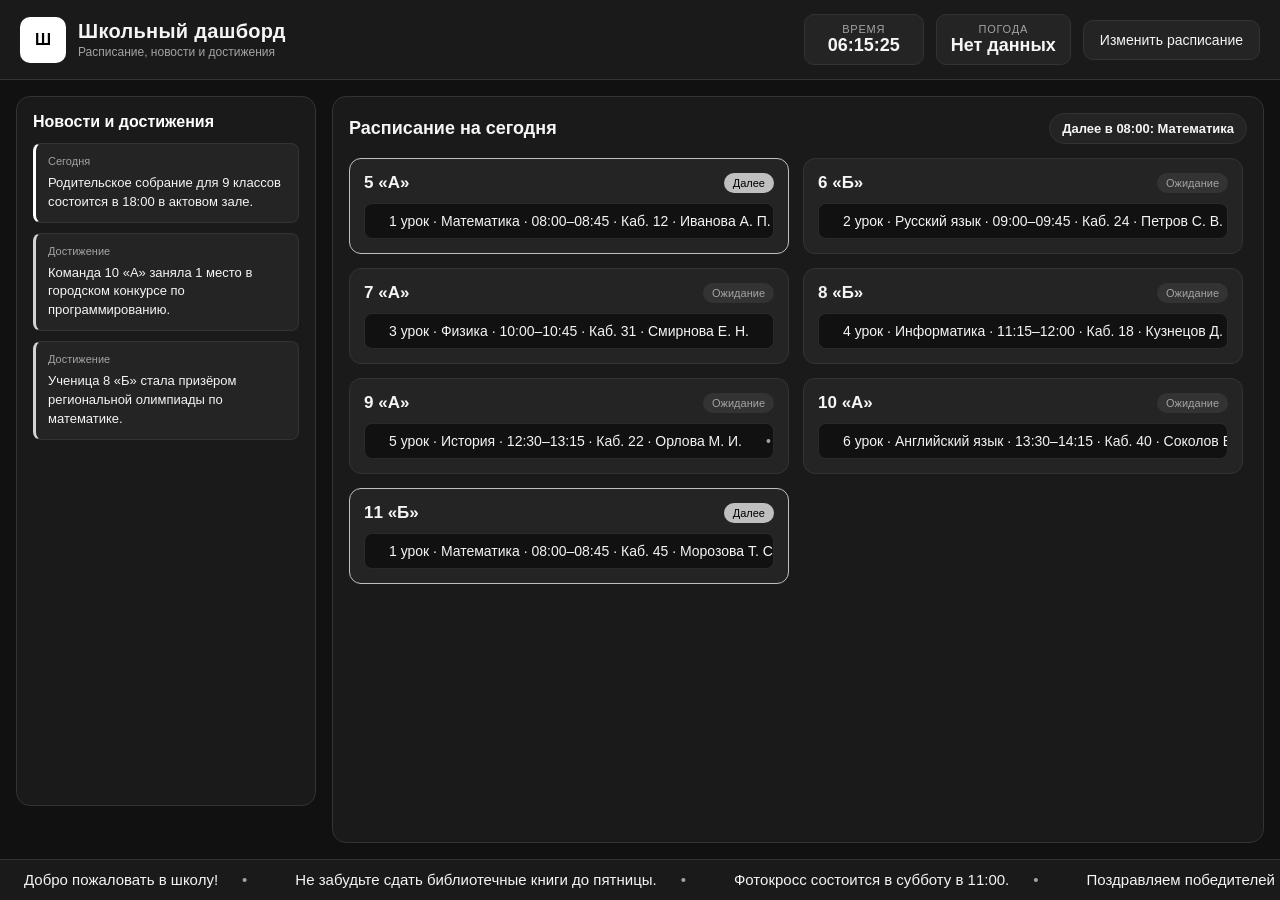
==== index.html @ 851efe0f "Добавлен школьный дашборд" ====
<!DOCTYPE html>
<html lang="ru">
<head>
  <meta charset="UTF-8">
  <meta name="viewport" content="width=device-width, initial-scale=1.0">
  <title>Школьный дашборд</title>
  <link rel="stylesheet" href="style.css">
</head>
<body>

<header>
  <div class="logo">
    <div class="logo-mark">Ш</div>
    <div>
      <h1>Школьный дашборд</h1>
      <p>Расписание, новости и достижения</p>
    </div>
  </div>

  <div class="header-info">
    <div class="info-card">
      <div class="label">Время</div>
      <div class="value" id="clock">--:--:--</div>
    </div>

    <div class="info-card">
      <div class="label">Погода</div>
      <div class="value" id="weather">Загрузка…</div>
    </div>

    <a class="admin-link" href="admin.html">Изменить расписание</a>
  </div>
</header>

<main>
  <aside class="side-panel">
    <h2>Новости и достижения</h2>
    <div id="sidePanelContent"></div>
  </aside>

  <section class="schedule">
    <div class="schedule-head">
      <h2>Расписание на сегодня</h2>
      <div class="current-lesson" id="currentLesson">Определение урока…</div>
    </div>

    <div class="classes" id="classes"></div>
  </section>
</main>

<div class="news-ticker">
  <div class="news-ticker-inner" id="newsTicker"></div>
</div>

<script>
  const DEFAULT_DATA = {
    lessons: [
      { start: 480, end: 525, name: "1 урок", subject: "Математика" },
      { start: 540, end: 585, name: "2 урок", subject: "Русский язык" },
      { start: 600, end: 645, name: "3 урок", subject: "Физика" },
      { start: 675, end: 720, name: "4 урок", subject: "Информатика" },
      { start: 750, end: 795, name: "5 урок", subject: "История" },
      { start: 810, end: 855, name: "6 урок", subject: "Английский язык" }
    ],
    classes: [
      { name: "5 «А»", room: "Каб. 12", teacher: "Иванова А. П." },
      { name: "6 «Б»", room: "Каб. 24", teacher: "Петров С. В." },
      { name: "7 «А»", room: "Каб. 31", teacher: "Смирнова Е. Н." },
      { name: "8 «Б»", room: "Каб. 18", teacher: "Кузнецов Д. А." },
      { name: "9 «А»", room: "Каб. 22", teacher: "Орлова М. И." },
      { name: "10 «А»", room: "Каб. 40", teacher: "Соколов В. В." },
      { name: "11 «Б»", room: "Каб. 45", teacher: "Морозова Т. С." }
    ],
    sideNews: [
      {
        type: "news",
        date: "Сегодня",
        text: "Родительское собрание для 9 классов состоится в 18:00 в актовом зале."
      },
      {
        type: "achievement",
        date: "Достижение",
        text: "Команда 10 «А» заняла 1 место в городском конкурсе по программированию."
      },
      {
        type: "achievement",
        date: "Достижение",
        text: "Ученица 8 «Б» стала призёром региональной олимпиады по математике."
      }
    ],
    tickerNews: [
      "Добро пожаловать в школу!",
      "Не забудьте сдать библиотечные книги до пятницы.",
      "Фотокросс состоится в субботу в 11:00.",
      "Поздравляем победителей школьной олимпиады!"
    ]
  };

  const LAT = 52.034;
  const LON = 113.499;

  const CLASS_MARQUEE_SPEED = 25;
  const NEWS_MARQUEE_SPEED = 35;

  function loadData() {
    const saved = localStorage.getItem("schoolDashboardData");

    if (!saved) {
      return structuredClone(DEFAULT_DATA);
    }

    return JSON.parse(saved);
  }

  function pad(number) {
    return String(number).padStart(2, "0");
  }

  function formatTime(minutes) {
    return `${pad(Math.floor(minutes / 60))}:${pad(minutes % 60)}`;
  }

  function setMarqueeSpeed(track, speed) {
    requestAnimationFrame(() => {
      const contentWidth = track.scrollWidth / 2;

      if (contentWidth > 0) {
        const duration = contentWidth / speed;
        track.style.setProperty("--marquee-duration", `${duration}s`);
      }
    });
  }

  function updateClock() {
    const now = new Date();

    document.getElementById("clock").textContent =
      `${pad(now.getHours())}:${pad(now.getMinutes())}:${pad(now.getSeconds())}`;

    updateSchedule(now.getHours() * 60 + now.getMinutes());
  }

  function updateSchedule(nowMinutes) {
    const data = loadData();
    const classesBox = document.getElementById("classes");
    const currentLesson = document.getElementById("currentLesson");

    classesBox.innerHTML = "";

    let activeLesson = null;
    let nextLesson = null;

    data.lessons.forEach(lesson => {
      if (nowMinutes >= lesson.start && nowMinutes < lesson.end) {
        activeLesson = lesson;
      }

      if (!nextLesson && lesson.start > nowMinutes) {
        nextLesson = lesson;
      }
    });

    if (activeLesson) {
      currentLesson.textContent =
        `Сейчас: ${activeLesson.name} — ${activeLesson.subject}`;
    } else if (nextLesson) {
      currentLesson.textContent =
        `Далее в ${formatTime(nextLesson.start)}: ${nextLesson.subject}`;
    } else {
      currentLesson.textContent = "Уроки на сегодня завершены";
    }

    data.classes.forEach((schoolClass, index) => {
      const lesson = data.lessons[index % data.lessons.length];

      const card = document.createElement("div");
      card.className = "class-card";

      if (activeLesson === lesson) {
        card.classList.add("now");
      } else if (nextLesson === lesson) {
        card.classList.add("next");
      }

      let status = "Ожидание";

      if (activeLesson === lesson) {
        status = "Сейчас";
      } else if (nextLesson === lesson) {
        status = "Далее";
      }

      const text =
        `${lesson.name} · ${lesson.subject} · ` +
        `${formatTime(lesson.start)}–${formatTime(lesson.end)} · ` +
        `${schoolClass.room} · ${schoolClass.teacher}`;

      card.innerHTML = `
        <div class="class-title">
          <strong>${schoolClass.name}</strong>
          <span class="status">${status}</span>
        </div>

        <div class="marquee">
          <div class="marquee-inner">
            <span>${text}</span>
            <span>${text}</span>
            <span>${text}</span>
            <span>${text}</span>
          </div>
        </div>
      `;

      classesBox.appendChild(card);

      const track = card.querySelector(".marquee-inner");
      setMarqueeSpeed(track, CLASS_MARQUEE_SPEED);
    });
  }

  function renderSidePanel() {
    const data = loadData();
    const box = document.getElementById("sidePanelContent");

    box.innerHTML = "";

    data.sideNews.forEach(item => {
      const block = document.createElement("div");

      block.className =
        item.type === "achievement" ? "achievement" : "news-item";

      block.innerHTML = `
        <time>${item.date}</time>
        ${item.text}
      `;

      box.appendChild(block);
    });
  }

  function renderTicker() {
    const data = loadData();
    const ticker = document.getElementById("newsTicker");

    ticker.innerHTML = `
      <div class="news-ticker-inner"></div>
    `;

    const track = ticker.querySelector(".news-ticker-inner");
    const repeats = 4;

    for (let i = 0; i < repeats; i++) {
      data.tickerNews.forEach(text => {
        const span = document.createElement("span");
        span.textContent = text;
        track.appendChild(span);
      });
    }

    setMarqueeSpeed(track, NEWS_MARQUEE_SPEED);
  }

  async function loadWeather() {
    const url =
      `https://api.open-meteo.com/v1/forecast` +
      `?latitude=${LAT}&longitude=${LON}` +
      `&current=temperature_2m,wind_speed_10m` +
      `&timezone=Asia%2FChita`;

    try {
      const response = await fetch(url);
      const data = await response.json();

      const temperature = Math.round(data.current.temperature_2m);
      const wind = Math.round(data.current.wind_speed_10m);

      document.getElementById("weather").textContent =
        `${temperature}°C · ветер ${wind} км/ч`;
    } catch {
      document.getElementById("weather").textContent = "Нет данных";
    }
  }

  updateClock();
  setInterval(updateClock, 1000);

  renderSidePanel();
  renderTicker();

  loadWeather();
  setInterval(loadWeather, 10 * 60 * 1000);

  window.addEventListener("resize", () => {
    document
      .querySelectorAll(".marquee-inner, .news-ticker-inner")
      .forEach(track => {
        const isClassTrack = track.closest(".marquee");
        const speed = isClassTrack
          ? CLASS_MARQUEE_SPEED
          : NEWS_MARQUEE_SPEED;

        setMarqueeSpeed(track, speed);
      });
  });
</script>

</body>
</html>
---- style.css ----
:root {
  --bg: #111111;
  --panel: #1a1a1a;
  --panel-2: #242424;
  --line: #333333;
  --line-soft: #2a2a2a;
  --text: #f5f5f5;
  --muted: #a3a3a3;
  --accent: #ffffff;
  --ok: #d4d4d4;
  --warn: #bfbfbf;
}

* {
  box-sizing: border-box;
}

html,
body {
  max-width: 100%;
  overflow-x: hidden;
}

body {
  margin: 0;
  min-height: 100vh;
  background: var(--bg);
  color: var(--text);
  font-family: "Segoe UI", Roboto, Arial, sans-serif;
  display: flex;
  flex-direction: column;
}

/* Шапка */
header {
  display: flex;
  align-items: center;
  justify-content: space-between;
  gap: 16px;
  padding: 14px 20px;
  background: var(--panel);
  border-bottom: 1px solid var(--line);
  flex-wrap: wrap;
}

.logo {
  display: flex;
  align-items: center;
  gap: 12px;
  min-width: 240px;
}

.logo-mark {
  width: 46px;
  height: 46px;
  border-radius: 10px;
  background: var(--accent);
  color: #000000;
  display: grid;
  place-items: center;
  font-weight: 800;
}

.logo h1 {
  margin: 0;
  font-size: 20px;
  letter-spacing: .3px;
}

.logo p {
  margin: 2px 0 0;
  font-size: 12px;
  color: var(--muted);
}

.header-info {
  display: flex;
  align-items: center;
  gap: 12px;
  flex-wrap: wrap;
}

.info-card {
  background: var(--panel-2);
  border: 1px solid var(--line);
  border-radius: 10px;
  padding: 8px 14px;
  min-width: 120px;
  text-align: center;
}

.info-card .label {
  font-size: 11px;
  color: var(--muted);
  text-transform: uppercase;
  letter-spacing: .8px;
}

.info-card .value {
  font-size: 18px;
  font-weight: 700;
}

.admin-link {
  display: inline-block;
  padding: 11px 16px;
  border: 1px solid var(--line);
  border-radius: 10px;
  background: var(--panel-2);
  color: var(--text);
  text-decoration: none;
  font-size: 14px;
  transition: border-color .2s ease, color .2s ease;
}

.admin-link:hover,
.admin-link:focus-visible {
  border-color: var(--accent);
  color: var(--accent);
}

/* Основная сетка */
main {
  flex: 1;
  display: grid;
  grid-template-columns: 300px minmax(0, 1fr);
  gap: 16px;
  padding: 16px;
  min-height: 0;
}

/* Левая панель */
.side-panel {
  background: var(--panel);
  border: 1px solid var(--line);
  border-radius: 14px;
  padding: 16px;
  overflow-y: auto;
  max-height: calc(100vh - 190px);
  position: sticky;
  top: 16px;
}

.side-panel h2 {
  margin: 0 0 12px;
  font-size: 16px;
  color: var(--accent);
}

.news-item,
.achievement {
  background: var(--panel-2);
  border: 1px solid var(--line);
  border-left: 3px solid var(--accent);
  border-radius: 8px;
  padding: 10px 12px;
  margin-bottom: 10px;
  font-size: 13px;
  line-height: 1.45;
}

.achievement {
  border-left-color: var(--ok);
}

.news-item time,
.achievement time {
  display: block;
  font-size: 11px;
  color: var(--muted);
  margin-bottom: 4px;
}

/* Расписание */
.schedule {
  background: var(--panel);
  border: 1px solid var(--line);
  border-radius: 14px;
  padding: 16px;
  display: flex;
  flex-direction: column;
  min-width: 0;
  overflow: hidden;
}

.schedule-head {
  display: flex;
  align-items: center;
  justify-content: space-between;
  gap: 12px;
  margin-bottom: 14px;
  flex-wrap: wrap;
}

.schedule-head h2 {
  margin: 0;
  font-size: 18px;
}

.current-lesson {
  background: var(--panel-2);
  border: 1px solid var(--line);
  color: var(--text);
  padding: 7px 12px;
  border-radius: 999px;
  font-size: 13px;
  font-weight: 600;
}

.classes {
  display: grid;
  grid-template-columns: repeat(auto-fit, minmax(min(100%, 300px), 1fr));
  gap: 14px;
  align-content: start;
  overflow-y: auto;
  max-height: calc(100vh - 300px);
  padding-right: 4px;
}

.class-card {
  background: var(--panel-2);
  border: 1px solid var(--line);
  border-radius: 12px;
  padding: 14px;
  min-width: 0;
}

.class-card.now {
  border-color: var(--accent);
}

.class-card.next {
  border-color: var(--warn);
}

.class-title {
  display: flex;
  justify-content: space-between;
  align-items: center;
  gap: 10px;
  margin-bottom: 10px;
}

.class-title strong {
  font-size: 17px;
}

.status {
  font-size: 11px;
  padding: 4px 9px;
  border-radius: 999px;
  background: var(--line);
  color: var(--muted);
  white-space: nowrap;
}

.now .status {
  background: var(--accent);
  color: #000000;
}

.next .status {
  background: var(--warn);
  color: #000000;
}

/* Бегущие строки */
.marquee,
.news-ticker {
  overflow: hidden;
  white-space: nowrap;
}

.marquee {
  border: 1px solid var(--line-soft);
  border-radius: 8px;
  background: var(--bg);
  padding: 8px 0;
}

.marquee-inner,
.news-ticker-inner {
  display: inline-flex;
  width: max-content;
  will-change: transform;
  animation: marquee-scroll linear infinite;
  animation-duration: var(--marquee-duration, 30s);
}

.marquee:hover .marquee-inner,
.news-ticker:hover .news-ticker-inner {
  animation-play-state: paused;
}

.marquee-inner span,
.news-ticker-inner span {
  padding: 0 24px;
  font-size: 14px;
  color: var(--text);
}

.marquee-inner span::after,
.news-ticker-inner span::after {
  content: "•";
  margin-left: 24px;
  color: var(--muted);
}

.news-ticker {
  background: var(--panel);
  border-top: 1px solid var(--line);
  padding: 11px 0;
}

.news-ticker-inner span {
  font-size: 15px;
}

@keyframes marquee-scroll {
  from {
    transform: translate3d(0, 0, 0);
  }

  to {
    transform: translate3d(-50%, 0, 0);
  }
}

/* Адаптивность */
@media (max-width: 1100px) {
  main {
    grid-template-columns: 260px minmax(0, 1fr);
  }
}

@media (max-width: 950px) {
  main {
    grid-template-columns: minmax(0, 1fr);
  }

  .side-panel {
    position: static;
    max-height: none;
    order: 2;
  }

  .schedule {
    order: 1;
  }

  .classes {
    max-height: none;
  }
}

@media (max-width: 800px) {
  .marquee-inner span,
  .news-ticker-inner span {
    font-size: 13px;
    padding: 0 18px;
  }

  .marquee-inner span::after,
  .news-ticker-inner span::after {
    margin-left: 18px;
  }
}

@media (max-width: 560px) {
  header {
    justify-content: center;
    text-align: center;
  }

  .header-info {
    justify-content: center;
    width: 100%;
  }

  .info-card {
    flex: 1 1 130px;
  }

  .admin-link {
    width: 100%;
    text-align: center;
  }
}

@media (prefers-reduced-motion: reduce) {
  .marquee-inner,
  .news-ticker-inner {
    animation: none;
  }
}
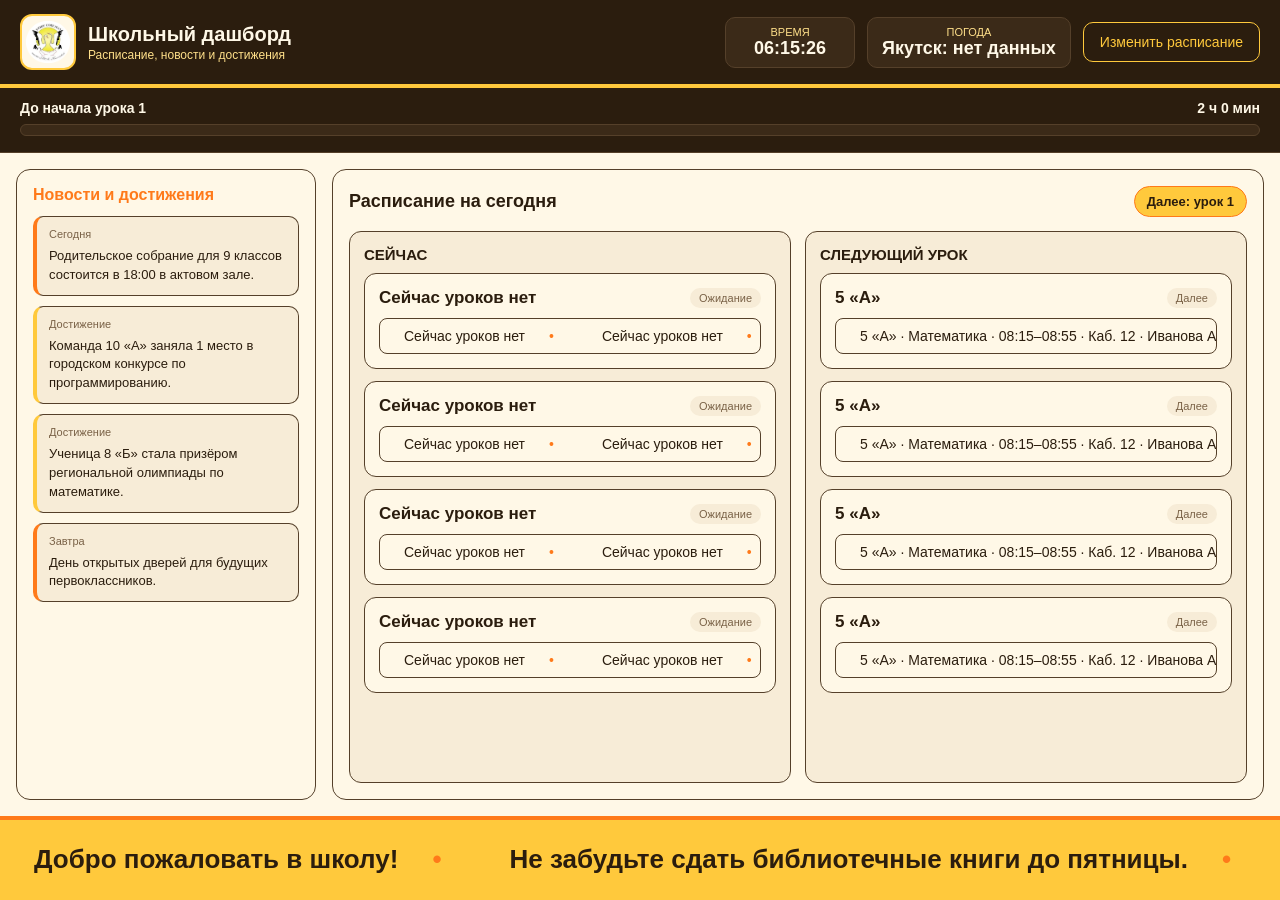
==== commit 622ec683: "Упрощено отображение текущего урока" ====
--- a/index.html
+++ b/index.html
@@ -10,7 +10,12 @@
 
 <header>
   <div class="logo">
-    <div class="logo-mark">Ш</div>
+    <img
+      class="logo-image"
+      src="image.png"
+      alt="Логотип школы"
+    >
+
     <div>
       <h1>Школьный дашборд</h1>
       <p>Расписание, новости и достижения</p>
@@ -32,6 +37,17 @@
   </div>
 </header>
 
+<div class="timeline">
+  <div class="timeline-info">
+    <span id="timelineLabel">Определение времени…</span>
+    <span id="timelineTime">--:--</span>
+  </div>
+
+  <div class="timeline-bar">
+    <div class="timeline-progress" id="timelineProgress"></div>
+  </div>
+</div>
+
 <main>
   <aside class="side-panel">
     <h2>Новости и достижения</h2>
@@ -44,7 +60,21 @@
       <div class="current-lesson" id="currentLesson">Определение урока…</div>
     </div>
 
-    <div class="classes" id="classes"></div>
+    <div class="schedule-columns">
+      <div class="schedule-column">
+        <h3>Сейчас</h3>
+        <div class="vertical-marquee">
+          <div class="vertical-inner" id="currentClasses"></div>
+        </div>
+      </div>
+
+      <div class="schedule-column">
+        <h3>Следующий урок</h3>
+        <div class="vertical-marquee">
+          <div class="vertical-inner" id="nextClasses"></div>
+        </div>
+      </div>
+    </div>
   </section>
 </main>
 
@@ -55,52 +85,74 @@
 <script>
   const DEFAULT_DATA = {
     lessons: [
-      { start: 480, end: 525, name: "1 урок", subject: "Математика" },
-      { start: 540, end: 585, name: "2 урок", subject: "Русский язык" },
-      { start: 600, end: 645, name: "3 урок", subject: "Физика" },
-      { start: 675, end: 720, name: "4 урок", subject: "Информатика" },
-      { start: 750, end: 795, name: "5 урок", subject: "История" },
-      { start: 810, end: 855, name: "6 урок", subject: "Английский язык" }
+      { start: 495, end: 535, name: "1 урок", subject: "Математика" },
+      { start: 545, end: 585, name: "2 урок", subject: "Русский язык" },
+      { start: 595, end: 635, name: "3 урок", subject: "Литература" },
+      { start: 645, end: 685, name: "4 урок", subject: "История" },
+      { start: 695, end: 735, name: "5 урок", subject: "Английский язык" },
+      { start: 745, end: 785, name: "6 урок", subject: "Физика" },
+      { start: 795, end: 835, name: "7 урок", subject: "Информатика" },
+      { start: 845, end: 885, name: "8 урок", subject: "Химия" },
+      { start: 895, end: 935, name: "9 урок", subject: "Биология" },
+      { start: 945, end: 985, name: "10 урок", subject: "География" }
     ],
     classes: [
       { name: "5 «А»", room: "Каб. 12", teacher: "Иванова А. П." },
-      { name: "6 «Б»", room: "Каб. 24", teacher: "Петров С. В." },
+      { name: "5 «Б»", room: "Каб. 13", teacher: "Николаева О. В." },
+      { name: "6 «А»", room: "Каб. 24", teacher: "Петров С. В." },
+      { name: "6 «Б»", room: "Каб. 25", teacher: "Фёдоров И. И." },
       { name: "7 «А»", room: "Каб. 31", teacher: "Смирнова Е. Н." },
-      { name: "8 «Б»", room: "Каб. 18", teacher: "Кузнецов Д. А." },
+      { name: "7 «Б»", room: "Каб. 32", teacher: "Павлова Н. С." },
+      { name: "8 «А»", room: "Каб. 18", teacher: "Алексеев Р. П." },
+      { name: "8 «Б»", room: "Каб. 19", teacher: "Кузнецов Д. А." },
       { name: "9 «А»", room: "Каб. 22", teacher: "Орлова М. И." },
+      { name: "9 «Б»", room: "Каб. 23", teacher: "Егорова Л. А." },
       { name: "10 «А»", room: "Каб. 40", teacher: "Соколов В. В." },
-      { name: "11 «Б»", room: "Каб. 45", teacher: "Морозова Т. С." }
+      { name: "10 «Б»", room: "Каб. 41", teacher: "Григорьев А. Н." },
+      { name: "11 «А»", room: "Каб. 46", teacher: "Семёнова В. К." },
+      { name: "11 «Б»", room: "Каб. 47", teacher: "Морозова Т. С." }
     ],
     sideNews: [
       {
         type: "news",
         date: "Сегодня",
-        text: "Родительское собрание для 9 классов состоится в 18:00 в актовом зале."
+        text: "Родительское собрание для 9 классов состоится в 18:00 в актовом зале.",
+        photo: ""
       },
       {
         type: "achievement",
         date: "Достижение",
-        text: "Команда 10 «А» заняла 1 место в городском конкурсе по программированию."
+        text: "Команда 10 «А» заняла 1 место в городском конкурсе по программированию.",
+        photo: ""
       },
       {
         type: "achievement",
         date: "Достижение",
-        text: "Ученица 8 «Б» стала призёром региональной олимпиады по математике."
+        text: "Ученица 8 «Б» стала призёром региональной олимпиады по математике.",
+        photo: ""
+      },
+      {
+        type: "news",
+        date: "Завтра",
+        text: "День открытых дверей для будущих первоклассников.",
+        photo: ""
       }
     ],
     tickerNews: [
       "Добро пожаловать в школу!",
       "Не забудьте сдать библиотечные книги до пятницы.",
       "Фотокросс состоится в субботу в 11:00.",
-      "Поздравляем победителей школьной олимпиады!"
+      "Поздравляем победителей школьной олимпиады!",
+      "Следите за расписанием и не опаздывайте на уроки."
     ]
   };
 
-  const LAT = 52.034;
-  const LON = 113.499;
-
-  const CLASS_MARQUEE_SPEED = 25;
-  const NEWS_MARQUEE_SPEED = 35;
+  const CITY = "Якутск";
+  const LAT = 62.0281;
+  const LON = 129.7326;
+
+  const CLASS_MARQUEE_SPEED = 10;
+  const NEWS_MARQUEE_SPEED = 8;
 
   function loadData() {
     const saved = localStorage.getItem("schoolDashboardData");
@@ -120,9 +172,34 @@
     return `${pad(Math.floor(minutes / 60))}:${pad(minutes % 60)}`;
   }
 
+  function formatRemaining(minutes) {
+    const hours = Math.floor(minutes / 60);
+    const mins = minutes % 60;
+
+    if (hours > 0) {
+      return `${hours} ч ${mins} мин`;
+    }
+
+    return `${mins} мин`;
+  }
+
   function setMarqueeSpeed(track, speed) {
     requestAnimationFrame(() => {
-      const contentWidth = track.scrollWidth / 2;
+      const container = track.parentElement;
+      const containerWidth = container.clientWidth;
+
+      let contentWidth = track.scrollWidth / 2;
+
+      while (contentWidth < containerWidth * 2) {
+        const spans = Array.from(track.children);
+
+        spans.forEach(span => {
+          const copy = span.cloneNode(true);
+          track.appendChild(copy);
+        });
+
+        contentWidth = track.scrollWidth / 2;
+      }
 
       if (contentWidth > 0) {
         const duration = contentWidth / speed;
@@ -131,26 +208,38 @@
     });
   }
 
+  function setVerticalSpeed(track, speed) {
+    requestAnimationFrame(() => {
+      const contentHeight = track.scrollHeight / 2;
+
+      if (contentHeight > 0) {
+        const duration = contentHeight / speed;
+        track.style.setProperty("--vertical-duration", `${duration}s`);
+      }
+    });
+  }
+
   function updateClock() {
     const now = new Date();
 
     document.getElementById("clock").textContent =
       `${pad(now.getHours())}:${pad(now.getMinutes())}:${pad(now.getSeconds())}`;
 
-    updateSchedule(now.getHours() * 60 + now.getMinutes());
-  }
-
-  function updateSchedule(nowMinutes) {
+    updateTimeline(now.getHours() * 60 + now.getMinutes());
+  }
+
+  function updateTimeline(nowMinutes) {
     const data = loadData();
-    const classesBox = document.getElementById("classes");
-    const currentLesson = document.getElementById("currentLesson");
-
-    classesBox.innerHTML = "";
+    const lessons = data.lessons;
+
+    const label = document.getElementById("timelineLabel");
+    const time = document.getElementById("timelineTime");
+    const progress = document.getElementById("timelineProgress");
 
     let activeLesson = null;
     let nextLesson = null;
 
-    data.lessons.forEach(lesson => {
+    lessons.forEach(lesson => {
       if (nowMinutes >= lesson.start && nowMinutes < lesson.end) {
         activeLesson = lesson;
       }
@@ -161,61 +250,180 @@
     });
 
     if (activeLesson) {
-      currentLesson.textContent =
-        `Сейчас: ${activeLesson.name} — ${activeLesson.subject}`;
+      const total = activeLesson.end - activeLesson.start;
+      const passed = nowMinutes - activeLesson.start;
+      const remaining = activeLesson.end - nowMinutes;
+
+      const lessonNumber = activeLesson.name.replace(" урок", "");
+
+      label.textContent = `До конца урока ${lessonNumber}`;
+      time.textContent = formatRemaining(remaining);
+
+      progress.style.width = `${(passed / total) * 100}%`;
+      progress.style.background = "var(--orange)";
+
+      return;
+    }
+
+    if (nextLesson) {
+      const breakEnd = nextLesson.start;
+      const breakStart = nextLesson.start - 10;
+
+      if (nowMinutes >= breakStart && nowMinutes < breakEnd) {
+        const total = breakEnd - breakStart;
+        const passed = nowMinutes - breakStart;
+        const remaining = breakEnd - nowMinutes;
+
+        label.textContent = "До конца перемены";
+        time.textContent = formatRemaining(remaining);
+
+        progress.style.width = `${(passed / total) * 100}%`;
+        progress.style.background = "var(--yellow)";
+
+        return;
+      }
+
+      const remaining = nextLesson.start - nowMinutes;
+      const lessonNumber = nextLesson.name.replace(" урок", "");
+
+      label.textContent = `До начала урока ${lessonNumber}`;
+      time.textContent = formatRemaining(remaining);
+
+      progress.style.width = "0%";
+      progress.style.background = "var(--yellow)";
+
+      return;
+    }
+
+    label.textContent = "Уроки на сегодня завершены";
+    time.textContent = "";
+
+    progress.style.width = "100%";
+    progress.style.background = "var(--orange)";
+  }
+
+  function updateSchedule() {
+    const now = new Date();
+    const nowMinutes = now.getHours() * 60 + now.getMinutes();
+
+    const data = loadData();
+    const currentLesson = document.getElementById("currentLesson");
+
+    const currentBox = document.getElementById("currentClasses");
+    const nextBox = document.getElementById("nextClasses");
+
+    currentBox.innerHTML = "";
+    nextBox.innerHTML = "";
+
+    const upcomingLessons = data.lessons.filter(
+      lesson => lesson.end > nowMinutes
+    );
+
+    let activeLesson = null;
+    let nextLesson = null;
+
+    upcomingLessons.forEach(lesson => {
+      if (nowMinutes >= lesson.start && nowMinutes < lesson.end) {
+        activeLesson = lesson;
+      }
+
+      if (!nextLesson && lesson.start > nowMinutes) {
+        nextLesson = lesson;
+      }
+    });
+
+    if (activeLesson) {
+      const lessonNumber = activeLesson.name.replace(" урок", "");
+
+      currentLesson.textContent = `Урок ${lessonNumber}`;
     } else if (nextLesson) {
-      currentLesson.textContent =
-        `Далее в ${formatTime(nextLesson.start)}: ${nextLesson.subject}`;
+      const lessonNumber = nextLesson.name.replace(" урок", "");
+
+      currentLesson.textContent = `Далее: урок ${lessonNumber}`;
     } else {
-      currentLesson.textContent = "Уроки на сегодня завершены";
-    }
-
-    data.classes.forEach((schoolClass, index) => {
-      const lesson = data.lessons[index % data.lessons.length];
-
-      const card = document.createElement("div");
-      card.className = "class-card";
-
-      if (activeLesson === lesson) {
-        card.classList.add("now");
-      } else if (nextLesson === lesson) {
-        card.classList.add("next");
-      }
-
-      let status = "Ожидание";
-
-      if (activeLesson === lesson) {
-        status = "Сейчас";
-      } else if (nextLesson === lesson) {
-        status = "Далее";
-      }
+      currentLesson.textContent = "Уроки завершены";
+    }
+
+    const currentClasses = [];
+    const nextClasses = [];
+
+    upcomingLessons.forEach((lesson, index) => {
+      const schoolClass = data.classes[index % data.classes.length];
 
       const text =
-        `${lesson.name} · ${lesson.subject} · ` +
+        `${schoolClass.name} · ${lesson.subject} · ` +
         `${formatTime(lesson.start)}–${formatTime(lesson.end)} · ` +
         `${schoolClass.room} · ${schoolClass.teacher}`;
 
-      card.innerHTML = `
-        <div class="class-title">
-          <strong>${schoolClass.name}</strong>
-          <span class="status">${status}</span>
+      if (activeLesson === lesson) {
+        currentClasses.push({
+          text,
+          status: "Сейчас"
+        });
+      }
+
+      if (nextLesson === lesson) {
+        nextClasses.push({
+          text,
+          status: "Далее"
+        });
+      }
+    });
+
+    if (currentClasses.length === 0) {
+      currentClasses.push({
+        text: "Сейчас уроков нет",
+        status: "Ожидание"
+      });
+    }
+
+    if (nextClasses.length === 0) {
+      nextClasses.push({
+        text: "Следующих уроков нет",
+        status: "Ожидание"
+      });
+    }
+
+    fillVerticalMarquee(currentBox, currentClasses, CLASS_MARQUEE_SPEED);
+    fillVerticalMarquee(nextBox, nextClasses, CLASS_MARQUEE_SPEED);
+  }
+
+  function createClassCard(item) {
+    const card = document.createElement("div");
+    card.className = "class-card";
+
+    const className = item.text.split(" · ")[0];
+
+    card.innerHTML = `
+      <div class="class-title">
+        <strong>${className}</strong>
+        <span class="status">${item.status}</span>
+      </div>
+
+      <div class="marquee">
+        <div class="marquee-inner">
+          <span>${item.text}</span>
+          <span>${item.text}</span>
         </div>
-
-        <div class="marquee">
-          <div class="marquee-inner">
-            <span>${text}</span>
-            <span>${text}</span>
-            <span>${text}</span>
-            <span>${text}</span>
-          </div>
-        </div>
-      `;
-
-      classesBox.appendChild(card);
-
-      const track = card.querySelector(".marquee-inner");
-      setMarqueeSpeed(track, CLASS_MARQUEE_SPEED);
-    });
+      </div>
+    `;
+
+    const track = card.querySelector(".marquee-inner");
+    setMarqueeSpeed(track, CLASS_MARQUEE_SPEED);
+
+    return card;
+  }
+
+  function fillVerticalMarquee(box, items, speed) {
+    const repeats = 4;
+
+    for (let i = 0; i < repeats; i++) {
+      items.forEach(item => {
+        box.appendChild(createClassCard(item));
+      });
+    }
+
+    setVerticalSpeed(box, speed);
   }
 
   function renderSidePanel() {
@@ -230,7 +438,20 @@
       block.className =
         item.type === "achievement" ? "achievement" : "news-item";
 
+      let photoHTML = "";
+
+      if (item.type === "achievement" && item.photo) {
+        photoHTML = `
+          <img
+            class="achievement-photo"
+            src="${item.photo}"
+            alt="Фото достижения"
+          >
+        `;
+      }
+
       block.innerHTML = `
+        ${photoHTML}
         <time>${item.date}</time>
         ${item.text}
       `;
@@ -265,8 +486,8 @@
     const url =
       `https://api.open-meteo.com/v1/forecast` +
       `?latitude=${LAT}&longitude=${LON}` +
-      `&current=temperature_2m,wind_speed_10m` +
-      `&timezone=Asia%2FChita`;
+      `&current=temperature_2m,weather_code,wind_speed_10m` +
+      `&timezone=Asia%2FYakutsk`;
 
     try {
       const response = await fetch(url);
@@ -276,32 +497,48 @@
       const wind = Math.round(data.current.wind_speed_10m);
 
       document.getElementById("weather").textContent =
-        `${temperature}°C · ветер ${wind} км/ч`;
+        `${CITY}: ${temperature}°C · ветер ${wind} км/ч`;
     } catch {
-      document.getElementById("weather").textContent = "Нет данных";
+      document.getElementById("weather").textContent =
+        `${CITY}: нет данных`;
     }
   }
 
   updateClock();
   setInterval(updateClock, 1000);
 
+  updateSchedule();
+  setInterval(updateSchedule, 30000);
+
   renderSidePanel();
   renderTicker();
 
   loadWeather();
   setInterval(loadWeather, 10 * 60 * 1000);
 
+  let resizeTimer;
+
   window.addEventListener("resize", () => {
-    document
-      .querySelectorAll(".marquee-inner, .news-ticker-inner")
-      .forEach(track => {
-        const isClassTrack = track.closest(".marquee");
-        const speed = isClassTrack
-          ? CLASS_MARQUEE_SPEED
-          : NEWS_MARQUEE_SPEED;
-
-        setMarqueeSpeed(track, speed);
-      });
+    clearTimeout(resizeTimer);
+
+    resizeTimer = setTimeout(() => {
+      document
+        .querySelectorAll(".marquee-inner, .news-ticker-inner")
+        .forEach(track => {
+          const isClassTrack = track.closest(".marquee");
+          const speed = isClassTrack
+            ? CLASS_MARQUEE_SPEED
+            : NEWS_MARQUEE_SPEED;
+
+          setMarqueeSpeed(track, speed);
+        });
+
+      document
+        .querySelectorAll(".vertical-inner")
+        .forEach(track => {
+          setVerticalSpeed(track, CLASS_MARQUEE_SPEED);
+        });
+    }, 200);
   });
 </script>
 
--- a/style.css
+++ b/style.css
@@ -1,14 +1,16 @@
 :root {
-  --bg: #111111;
-  --panel: #1a1a1a;
-  --panel-2: #242424;
-  --line: #333333;
-  --line-soft: #2a2a2a;
-  --text: #f5f5f5;
-  --muted: #a3a3a3;
-  --accent: #ffffff;
-  --ok: #d4d4d4;
-  --warn: #bfbfbf;
+  --cream: #fff8e7;
+  --cream-soft: #f7ecd7;
+  --brown: #2b1d0e;
+  --brown-soft: #3b2a18;
+  --brown-line: #55402a;
+  --orange: #ff7a1a;
+  --orange-soft: #ffb066;
+  --yellow: #ffc93c;
+  --yellow-soft: #ffe08a;
+  --text: #2b1d0e;
+  --muted: #7a6247;
+  --white: #fff8e7;
 }
 
 * {
@@ -24,9 +26,9 @@
 body {
   margin: 0;
   min-height: 100vh;
-  background: var(--bg);
+  background: var(--cream);
   color: var(--text);
-  font-family: "Segoe UI", Roboto, Arial, sans-serif;
+  font-family: Arial, Helvetica, "Segoe UI", sans-serif;
   display: flex;
   flex-direction: column;
 }
@@ -38,8 +40,8 @@
   justify-content: space-between;
   gap: 16px;
   padding: 14px 20px;
-  background: var(--panel);
-  border-bottom: 1px solid var(--line);
+  background: var(--brown);
+  border-bottom: 4px solid var(--yellow);
   flex-wrap: wrap;
 }
 
@@ -51,11 +53,11 @@
 }
 
 .logo-mark {
-  width: 46px;
-  height: 46px;
-  border-radius: 10px;
-  background: var(--accent);
-  color: #000000;
+  width: 48px;
+  height: 48px;
+  border-radius: 12px;
+  background: var(--yellow);
+  color: var(--brown);
   display: grid;
   place-items: center;
   font-weight: 800;
@@ -64,13 +66,13 @@
 .logo h1 {
   margin: 0;
   font-size: 20px;
-  letter-spacing: .3px;
+  color: var(--cream);
 }
 
 .logo p {
   margin: 2px 0 0;
   font-size: 12px;
-  color: var(--muted);
+  color: var(--yellow-soft);
 }
 
 .header-info {
@@ -81,42 +83,42 @@
 }
 
 .info-card {
-  background: var(--panel-2);
-  border: 1px solid var(--line);
+  background: var(--brown-soft);
+  border: 1px solid var(--brown-line);
   border-radius: 10px;
   padding: 8px 14px;
-  min-width: 120px;
+  min-width: 130px;
   text-align: center;
 }
 
 .info-card .label {
   font-size: 11px;
-  color: var(--muted);
+  color: var(--yellow-soft);
   text-transform: uppercase;
-  letter-spacing: .8px;
 }
 
 .info-card .value {
   font-size: 18px;
   font-weight: 700;
+  color: var(--cream);
 }
 
 .admin-link {
   display: inline-block;
   padding: 11px 16px;
-  border: 1px solid var(--line);
+  border: 1px solid var(--yellow);
   border-radius: 10px;
-  background: var(--panel-2);
-  color: var(--text);
+  background: transparent;
+  color: var(--yellow);
   text-decoration: none;
   font-size: 14px;
-  transition: border-color .2s ease, color .2s ease;
+  transition: background .2s ease, color .2s ease;
 }
 
 .admin-link:hover,
 .admin-link:focus-visible {
-  border-color: var(--accent);
-  color: var(--accent);
+  background: var(--yellow);
+  color: var(--brown);
 }
 
 /* Основная сетка */
@@ -131,8 +133,8 @@
 
 /* Левая панель */
 .side-panel {
-  background: var(--panel);
-  border: 1px solid var(--line);
+  background: var(--white);
+  border: 1px solid var(--brown-line);
   border-radius: 14px;
   padding: 16px;
   overflow-y: auto;
@@ -144,15 +146,15 @@
 .side-panel h2 {
   margin: 0 0 12px;
   font-size: 16px;
-  color: var(--accent);
+  color: var(--orange);
 }
 
 .news-item,
 .achievement {
-  background: var(--panel-2);
-  border: 1px solid var(--line);
-  border-left: 3px solid var(--accent);
-  border-radius: 8px;
+  background: var(--cream-soft);
+  border: 1px solid var(--brown-line);
+  border-left: 4px solid var(--orange);
+  border-radius: 10px;
   padding: 10px 12px;
   margin-bottom: 10px;
   font-size: 13px;
@@ -160,7 +162,7 @@
 }
 
 .achievement {
-  border-left-color: var(--ok);
+  border-left-color: var(--yellow);
 }
 
 .news-item time,
@@ -171,10 +173,19 @@
   margin-bottom: 4px;
 }
 
+.achievement-photo {
+  width: 100%;
+  height: 150px;
+  object-fit: cover;
+  border-radius: 8px;
+  margin-bottom: 8px;
+  display: block;
+}
+
 /* Расписание */
 .schedule {
-  background: var(--panel);
-  border: 1px solid var(--line);
+  background: var(--white);
+  border: 1px solid var(--brown-line);
   border-radius: 14px;
   padding: 16px;
   display: flex;
@@ -195,42 +206,90 @@
 .schedule-head h2 {
   margin: 0;
   font-size: 18px;
+  color: var(--brown);
 }
 
 .current-lesson {
-  background: var(--panel-2);
-  border: 1px solid var(--line);
-  color: var(--text);
+  background: var(--yellow);
+  border: 1px solid var(--orange);
+  color: var(--brown);
   padding: 7px 12px;
   border-radius: 999px;
   font-size: 13px;
-  font-weight: 600;
-}
-
-.classes {
+  font-weight: 700;
+}
+
+.schedule-columns {
   display: grid;
-  grid-template-columns: repeat(auto-fit, minmax(min(100%, 300px), 1fr));
+  grid-template-columns: repeat(2, minmax(0, 1fr));
   gap: 14px;
-  align-content: start;
-  overflow-y: auto;
-  max-height: calc(100vh - 300px);
-  padding-right: 4px;
-}
-
+  flex: 1;
+  min-height: 0;
+}
+
+.schedule-column {
+  background: var(--cream-soft);
+  border: 1px solid var(--brown-line);
+  border-radius: 12px;
+  padding: 14px;
+  display: flex;
+  flex-direction: column;
+  min-width: 0;
+  min-height: 0;
+}
+
+.schedule-column h3 {
+  margin: 0 0 10px;
+  font-size: 15px;
+  color: var(--brown);
+  text-transform: uppercase;
+}
+
+/* Карточки классов едут снизу вверх */
+.vertical-marquee {
+  flex: 1;
+  min-height: 0;
+  overflow: hidden;
+  position: relative;
+}
+
+.vertical-inner {
+  display: flex;
+  flex-direction: column;
+  gap: 12px;
+  width: 100%;
+  will-change: transform;
+  animation: scroll-up linear infinite;
+  animation-duration: var(--vertical-duration, 70s);
+}
+
+@keyframes scroll-up {
+  from {
+    transform: translate3d(0, 0, 0);
+  }
+
+  to {
+    transform: translate3d(0, -50%, 0);
+  }
+}
+
+/* Карточка класса */
 .class-card {
-  background: var(--panel-2);
-  border: 1px solid var(--line);
+  background: var(--white);
+  border: 1px solid var(--brown-line);
   border-radius: 12px;
   padding: 14px;
   min-width: 0;
 }
 
 .class-card.now {
-  border-color: var(--accent);
+  border-color: var(--orange);
+  box-shadow: 0 0 0 2px rgba(255, 122, 26, .15);
 }
 
 .class-card.next {
-  border-color: var(--warn);
+  border-color: var(--yellow);
+  box-shadow: 0 0 0 2px rgba(255, 201, 60, .15);
 }
 
 .class-title {
@@ -243,87 +302,290 @@
 
 .class-title strong {
   font-size: 17px;
+  color: var(--brown);
 }
 
 .status {
   font-size: 11px;
   padding: 4px 9px;
   border-radius: 999px;
-  background: var(--line);
+  background: var(--cream-soft);
   color: var(--muted);
   white-space: nowrap;
 }
 
 .now .status {
-  background: var(--accent);
-  color: #000000;
+  background: var(--orange);
+  color: var(--white);
 }
 
 .next .status {
-  background: var(--warn);
-  color: #000000;
-}
-
-/* Бегущие строки */
-.marquee,
+  background: var(--yellow);
+  color: var(--brown);
+}
+
+/* Текст внутри карточки бежит горизонтально */
+.marquee {
+  overflow: hidden;
+  white-space: nowrap;
+  border: 1px solid var(--brown-line);
+  border-radius: 8px;
+  background: var(--cream);
+  padding: 8px 0;
+}
+
+.marquee-inner {
+  display: inline-flex;
+  width: max-content;
+  will-change: transform;
+  animation: marquee-scroll linear infinite;
+  animation-duration: var(--marquee-duration, 70s);
+}
+
+.marquee-inner span {
+  padding: 0 24px;
+  font-size: 14px;
+  color: var(--brown);
+  letter-spacing: 0;
+}
+
+.marquee-inner span::after {
+  content: "•";
+  margin-left: 24px;
+  color: var(--orange);
+}
+
+@keyframes marquee-scroll {
+  from {
+    transform: translate3d(0, 0, 0);
+  }
+
+  to {
+    transform: translate3d(-50%, 0, 0);
+  }
+}
+
+/* Большая нижняя строка новостей */
 .news-ticker {
   overflow: hidden;
   white-space: nowrap;
-}
-
-.marquee {
-  border: 1px solid var(--line-soft);
-  border-radius: 8px;
-  background: var(--bg);
-  padding: 8px 0;
-}
-
-.marquee-inner,
+  background: var(--yellow);
+  border-top: 4px solid var(--orange);
+  padding: 20px 0;
+  min-height: 84px;
+  display: flex;
+  align-items: center;
+}
+
 .news-ticker-inner {
   display: inline-flex;
   width: max-content;
   will-change: transform;
   animation: marquee-scroll linear infinite;
-  animation-duration: var(--marquee-duration, 30s);
-}
-
-.marquee:hover .marquee-inner,
-.news-ticker:hover .news-ticker-inner {
-  animation-play-state: paused;
-}
-
-.marquee-inner span,
+  animation-duration: var(--marquee-duration, 120s);
+}
+
 .news-ticker-inner span {
-  padding: 0 24px;
-  font-size: 14px;
-  color: var(--text);
-}
-
-.marquee-inner span::after,
+  padding: 0 34px;
+  font-size: 26px;
+  font-weight: 700;
+  color: var(--brown);
+  line-height: 1.2;
+  letter-spacing: 0;
+}
+
 .news-ticker-inner span::after {
   content: "•";
-  margin-left: 24px;
+  margin-left: 34px;
+  color: var(--orange);
+}
+
+/* Редактор */
+.editor {
+  background: var(--white);
+  border: 1px solid var(--brown-line);
+  border-radius: 14px;
+  padding: 24px;
+  max-width: 1100px;
+  margin: 24px auto;
+  width: 100%;
+}
+
+.editor h2 {
+  color: var(--brown);
+  font-size: 20px;
+  margin: 24px 0 12px;
+  padding-bottom: 8px;
+  border-bottom: 2px solid var(--yellow);
+}
+
+.editor h2:first-child {
+  margin-top: 0;
+}
+
+.editor-row {
+  display: grid;
+  gap: 10px;
+  margin-bottom: 10px;
+  align-items: center;
+}
+
+.lessons-row {
+  grid-template-columns: 120px 120px minmax(0, 1fr) minmax(0, 1fr) auto;
+}
+
+.classes-row {
+  grid-template-columns: minmax(0, 1fr) minmax(0, 1fr) minmax(0, 1fr) auto;
+}
+
+.news-row {
+  grid-template-columns: 150px 150px minmax(0, 1fr) auto auto auto;
+}
+
+.editor-row input,
+.editor-row select,
+textarea {
+  width: 100%;
+  padding: 11px 12px;
+  border: 1px solid var(--brown-line);
+  border-radius: 10px;
+  background: var(--cream);
+  color: var(--brown);
+  font-size: 14px;
+  font-family: Arial, Helvetica, "Segoe UI", sans-serif;
+}
+
+.editor-row input:focus,
+.editor-row select:focus,
+textarea:focus {
+  outline: none;
+  border-color: var(--orange);
+  box-shadow: 0 0 0 3px rgba(255, 122, 26, .15);
+}
+
+textarea {
+  min-height: 140px;
+  resize: vertical;
+  line-height: 1.5;
+}
+
+.add-button,
+.editor-row button,
+.editor-actions button {
+  padding: 11px 16px;
+  border: 1px solid var(--brown-line);
+  border-radius: 10px;
+  background: var(--cream-soft);
+  color: var(--brown);
+  cursor: pointer;
+  font-size: 14px;
+  font-weight: 600;
+  white-space: nowrap;
+  transition: background .2s ease, color .2s ease, border-color .2s ease;
+}
+
+.add-button {
+  margin: 6px 0 18px;
+}
+
+.photo-button {
+  background: var(--yellow);
+  border-color: var(--orange);
+}
+
+.photo-button:hover {
+  background: var(--orange);
+  color: var(--white);
+}
+
+.photo-remove-button:disabled {
+  opacity: .45;
+  cursor: not-allowed;
+}
+
+.remove-button:hover,
+.editor-actions button:hover,
+.add-button:hover {
+  background: var(--yellow);
+  border-color: var(--orange);
+  color: var(--brown);
+}
+
+.editor-actions {
+  display: flex;
+  gap: 12px;
+  margin-top: 24px;
+  flex-wrap: wrap;
+}
+
+.editor-actions button {
+  min-width: 180px;
+}
+
+/* Окно обрезки фото */
+.crop-modal {
+  position: fixed;
+  inset: 0;
+  background: rgba(43, 29, 14, .88);
+  display: none;
+  align-items: center;
+  justify-content: center;
+  padding: 20px;
+  z-index: 100;
+}
+
+.crop-modal.active {
+  display: flex;
+}
+
+.crop-box {
+  background: var(--white);
+  border: 1px solid var(--brown-line);
+  border-radius: 16px;
+  padding: 24px;
+  max-width: 920px;
+  width: 100%;
+  max-height: 90vh;
+  overflow-y: auto;
+}
+
+.crop-box h3 {
+  margin: 0 0 6px;
+  color: var(--brown);
+  font-size: 20px;
+}
+
+.crop-box p {
+  margin: 0 0 16px;
   color: var(--muted);
-}
-
-.news-ticker {
-  background: var(--panel);
-  border-top: 1px solid var(--line);
-  padding: 11px 0;
-}
-
-.news-ticker-inner span {
-  font-size: 15px;
-}
-
-@keyframes marquee-scroll {
-  from {
-    transform: translate3d(0, 0, 0);
-  }
-
-  to {
-    transform: translate3d(-50%, 0, 0);
-  }
+  font-size: 13px;
+}
+
+.crop-area {
+  position: relative;
+  width: 100%;
+  max-height: 440px;
+  overflow: hidden;
+  border: 1px solid var(--brown-line);
+  border-radius: 12px;
+  cursor: crosshair;
+  user-select: none;
+  background: var(--cream-soft);
+}
+
+.crop-area img {
+  width: 100%;
+  height: auto;
+  display: block;
+  pointer-events: none;
+}
+
+.crop-selection {
+  position: absolute;
+  border: 3px solid var(--orange);
+  background: rgba(255, 201, 60, .2);
+  display: none;
+  pointer-events: none;
 }
 
 /* Адаптивность */
@@ -333,6 +595,14 @@
   }
 }
 
+@media (max-width: 1000px) {
+  .lessons-row,
+  .classes-row,
+  .news-row {
+    grid-template-columns: repeat(2, minmax(0, 1fr));
+  }
+}
+
 @media (max-width: 950px) {
   main {
     grid-template-columns: minmax(0, 1fr);
@@ -347,22 +617,55 @@
   .schedule {
     order: 1;
   }
-
-  .classes {
-    max-height: none;
-  }
 }
 
 @media (max-width: 800px) {
-  .marquee-inner span,
-  .news-ticker-inner span {
+  .schedule-columns {
+    grid-template-columns: minmax(0, 1fr);
+  }
+
+  .vertical-marquee {
+    max-height: 360px;
+  }
+
+  .marquee-inner span {
     font-size: 13px;
     padding: 0 18px;
   }
 
-  .marquee-inner span::after,
+  .marquee-inner span::after {
+    margin-left: 18px;
+  }
+
+  .news-ticker {
+    min-height: 64px;
+    padding: 14px 0;
+  }
+
+  .news-ticker-inner span {
+    font-size: 18px;
+    padding: 0 24px;
+  }
+
   .news-ticker-inner span::after {
-    margin-left: 18px;
+    margin-left: 24px;
+  }
+}
+
+@media (max-width: 620px) {
+  .editor {
+    padding: 16px;
+    margin: 12px;
+  }
+
+  .lessons-row,
+  .classes-row,
+  .news-row {
+    grid-template-columns: minmax(0, 1fr);
+  }
+
+  .editor-actions button {
+    width: 100%;
   }
 }
 
@@ -385,11 +688,100 @@
     width: 100%;
     text-align: center;
   }
+
+  .vertical-marquee {
+    max-height: 300px;
+  }
+
+  .news-ticker {
+    min-height: 56px;
+    padding: 10px 0;
+  }
+
+  .news-ticker-inner span {
+    font-size: 16px;
+    padding: 0 18px;
+  }
+
+  .news-ticker-inner span::after {
+    margin-left: 18px;
+  }
 }
 
 @media (prefers-reduced-motion: reduce) {
   .marquee-inner,
-  .news-ticker-inner {
+  .news-ticker-inner,
+  .vertical-inner {
     animation: none;
   }
 }
+/* Верхний таймлайн */
+.timeline {
+  background: var(--brown);
+  border-bottom: 1px solid var(--brown-line);
+  padding: 12px 20px 16px;
+}
+
+.timeline-info {
+  display: flex;
+  align-items: center;
+  justify-content: space-between;
+  gap: 12px;
+  margin-bottom: 8px;
+  flex-wrap: wrap;
+}
+
+.timeline-info span {
+  font-size: 14px;
+  font-weight: 700;
+  color: var(--cream);
+}
+
+.timeline-bar {
+  width: 100%;
+  height: 12px;
+  background: var(--brown-soft);
+  border: 1px solid var(--brown-line);
+  border-radius: 999px;
+  overflow: hidden;
+}
+
+.timeline-progress {
+  width: 0%;
+  height: 100%;
+  background: var(--orange);
+  border-radius: 999px;
+  transition: width 1s linear, background .3s ease;
+}
+
+@media (max-width: 560px) {
+  .timeline {
+    padding: 10px 14px 14px;
+  }
+
+  .timeline-info span {
+    font-size: 12px;
+  }
+
+  .timeline-bar {
+    height: 10px;
+  }
+}
+/* Логотип школы */
+.logo-image {
+  width: 56px;
+  height: 56px;
+  object-fit: contain;
+  border-radius: 12px;
+  background: var(--cream);
+  border: 2px solid var(--yellow);
+  padding: 4px;
+  flex-shrink: 0;
+}
+
+@media (max-width: 560px) {
+  .logo-image {
+    width: 48px;
+    height: 48px;
+  }
+}
